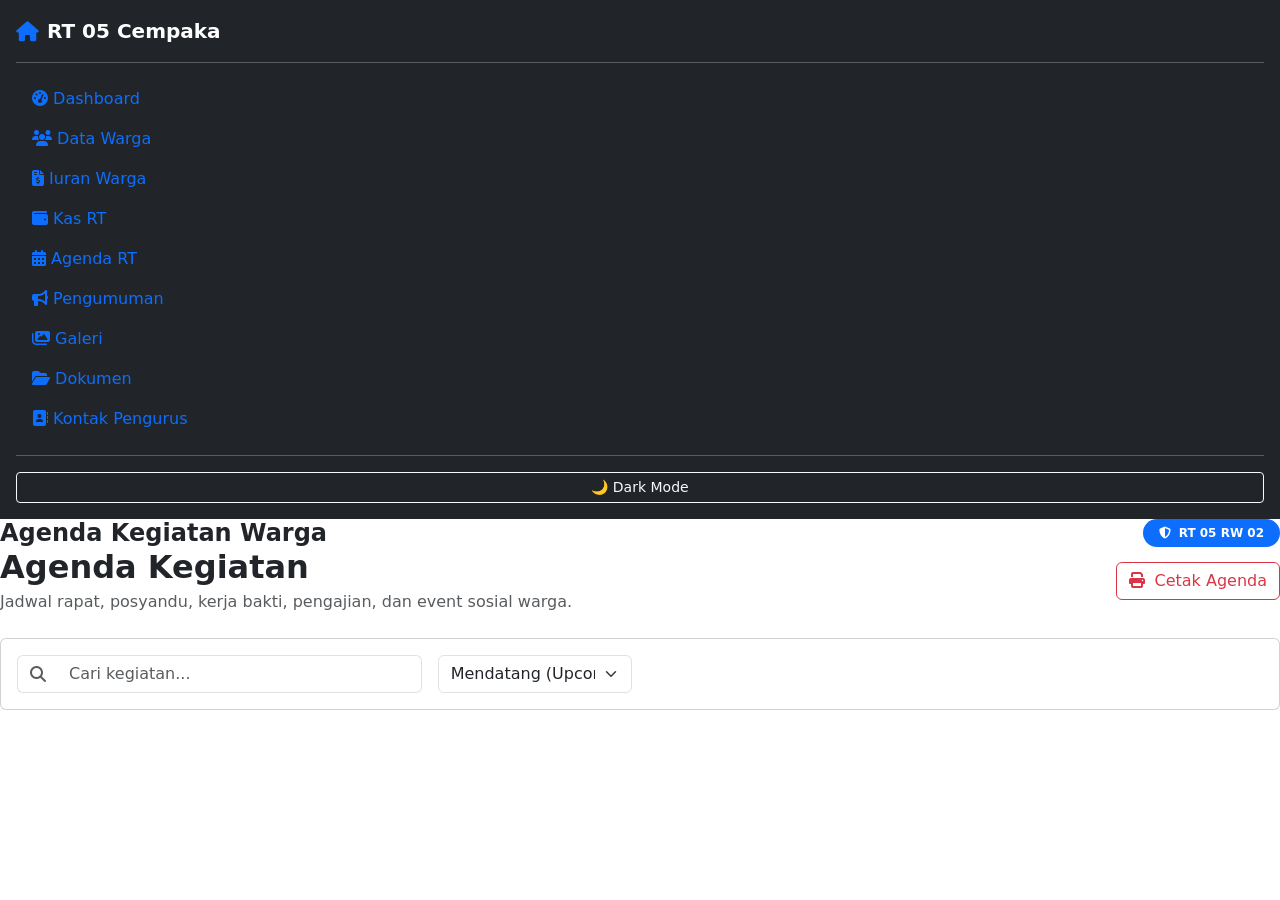
==== agenda.html @ 51725748 "Add files via upload" ====
<!DOCTYPE html>
<html lang="id">
<head>
    <meta charset="UTF-8">
    <meta name="viewport" content="width=device-width, initial-scale=1.0">
    <title>Agenda Kegiatan RT - Sistem Informasi Rukun Tetangga</title>
    <link href="https://cdn.jsdelivr.net/npm/bootstrap@5.3.0/dist/css/bootstrap.min.css" rel="stylesheet">
    <link href="https://cdnjs.cloudflare.com/ajax/libs/font-awesome/6.4.0/css/all.min.css" rel="stylesheet">
    <link href="assets/css/style.css" rel="stylesheet">
</head>
<body>

    <!-- Sidebar Desktop -->
    <div class="sidebar d-flex flex-column p-3 text-white bg-dark">
        <a href="index.html" class="d-flex align-items-center mb-3 mb-md-0 me-md-auto text-white text-decoration-none">
            <i class="fas fa-home fa-lg me-2 text-primary"></i>
            <span class="fs-5 fw-bold">RT 05 Cempaka</span>
        </a>
        <hr>
        <ul class="nav nav-pills flex-column mb-auto">
            <li><a href="index.html" class="nav-link"><i class="fas fa-tachometer-alt"></i> Dashboard</a></li>
            <li><a href="warga.html" class="nav-link"><i class="fas fa-users"></i> Data Warga</a></li>
            <li><a href="iuran.html" class="nav-link"><i class="fas fa-file-invoice-dollar"></i> Iuran Warga</a></li>
            <li><a href="kasrt.html" class="nav-link"><i class="fas fa-wallet"></i> Kas RT</a></li>
            <li><a href="agenda.html" class="nav-link"><i class="fas fa-calendar-alt"></i> Agenda RT</a></li>
            <li><a href="pengumuman.html" class="nav-link"><i class="fas fa-bullhorn"></i> Pengumuman</a></li>
            <li><a href="galeri.html" class="nav-link"><i class="fas fa-images"></i> Galeri</a></li>
            <li><a href="dokumen.html" class="nav-link"><i class="fas fa-folder-open"></i> Dokumen</a></li>
            <li><a href="kontak.html" class="nav-link"><i class="fas fa-address-book"></i> Kontak Pengurus</a></li>
        </ul>
        <hr>
        <button class="btn btn-outline-light btn-sm w-100" id="darkModeToggle">🌙 Dark Mode</button>
    </div>

    <!-- Offcanvas Mobile Sidebar -->
    <div class="offcanvas offcanvas-start text-white bg-dark" tabindex="-1" id="mobileSidebar">
        <div class="offcanvas-header border-bottom border-secondary">
            <h5 class="offcanvas-title fw-bold"><i class="fas fa-home text-primary me-2"></i>RT 05 Cempaka</h5>
            <button type="button" class="btn-close btn-close-white" data-bs-dismiss="offcanvas"></button>
        </div>
        <div class="offcanvas-body p-0">
            <ul class="nav nav-pills flex-column p-3">
                <li><a href="index.html" class="nav-link" data-bs-dismiss="offcanvas"><i class="fas fa-tachometer-alt"></i> Dashboard</a></li>
                <li><a href="warga.html" class="nav-link" data-bs-dismiss="offcanvas"><i class="fas fa-users"></i> Data Warga</a></li>
                <li><a href="iuran.html" class="nav-link" data-bs-dismiss="offcanvas"><i class="fas fa-file-invoice-dollar"></i> Iuran Warga</a></li>
                <li><a href="kasrt.html" class="nav-link" data-bs-dismiss="offcanvas"><i class="fas fa-wallet"></i> Kas RT</a></li>
                <li><a href="agenda.html" class="nav-link" data-bs-dismiss="offcanvas"><i class="fas fa-calendar-alt"></i> Agenda RT</a></li>
                <li><a href="pengumuman.html" class="nav-link" data-bs-dismiss="offcanvas"><i class="fas fa-bullhorn"></i> Pengumuman</a></li>
                <li><a href="galeri.html" class="nav-link" data-bs-dismiss="offcanvas"><i class="fas fa-images"></i> Galeri</a></li>
                <li><a href="dokumen.html" class="nav-link" data-bs-dismiss="offcanvas"><i class="fas fa-folder-open"></i> Dokumen</a></li>
                <li><a href="kontak.html" class="nav-link" data-bs-dismiss="offcanvas"><i class="fas fa-address-book"></i> Kontak Pengurus</a></li>
            </ul>
        </div>
    </div>

    <!-- Main Wrapper -->
    <div class="main-wrapper">
        <!-- Navbar Top -->
        <nav class="top-navbar d-flex align-items-center justify-content-between navbar-light">
            <button class="btn btn-outline-secondary d-lg-none" type="button" data-bs-toggle="offcanvas" data-bs-target="#mobileSidebar">
                <i class="fas fa-bars"></i>
            </button>
            <h4 class="m-0 fw-bold d-none d-sm-block">Agenda Kegiatan Warga</h4>
            <h5 class="m-0 fw-bold d-sm-none">Agenda RT</h5>
            <div class="d-flex align-items-center gap-3">
                <span class="badge bg-primary px-3 py-2 rounded-pill"><i class="fas fa-shield-alt me-1"></i> RT 05 RW 02</span>
            </div>
        </nav>

        <!-- Content Body -->
        <div class="content-body">
            <!-- Header Section -->
            <div class="row align-items-center mb-4">
                <div class="col-12 col-md-6 mb-3 mb-md-0">
                    <h2 class="fw-bold mb-1">Agenda Kegiatan</h2>
                    <p class="text-muted mb-0">Jadwal rapat, posyandu, kerja bakti, pengajian, dan event sosial warga.</p>
                </div>
                <div class="col-12 col-md-6 text-md-end no-print">
                    <button class="btn btn-outline-danger" onclick="window.print()">
                        <i class="fas fa-print me-1"></i> Cetak Agenda
                    </button>
                </div>
            </div>

            <!-- Filters -->
            <div class="card p-3 mb-4 no-print">
                <div class="row g-3">
                    <div class="col-12 col-md-6 col-lg-4">
                        <div class="input-group">
                            <span class="input-group-text bg-transparent border-end-0"><i class="fas fa-search text-muted"></i></span>
                            <input type="text" class="form-control border-start-0" id="searchInput" placeholder="Cari kegiatan...">
                        </div>
                    </div>
                    <div class="col-12 col-sm-6 col-md-3 col-lg-2">
                        <select class="form-select" id="timeFilter">
                            <option value="all">Semua Agenda</option>
                            <option value="upcoming" selected>Mendatang (Upcoming)</option>
                            <option value="past">Sudah Selesai (Past)</option>
                        </select>
                    </div>
                </div>
            </div>

            <!-- Agendas Grid -->
            <div class="row g-4" id="agendaGrid">
                <!-- Cards will render here -->
            </div>
        </div>
    </div>

    <!-- Scripts -->
    <script src="https://cdn.jsdelivr.net/npm/bootstrap@5.3.0/dist/js/bootstrap.bundle.min.js"></script>
    <script src="assets/js/app.js"></script>
    <script>
        let rawAgendas = [];

        document.addEventListener('DOMContentLoaded', async () => {
            rawAgendas = await loadData('agenda');
            
            // Default sort: Ascending by date
            rawAgendas.sort((a, b) => new Date(a.tanggal) - new Date(b.tanggal));

            applyFilters();

            document.getElementById('searchInput').addEventListener('input', applyFilters);
            document.getElementById('timeFilter').addEventListener('change', applyFilters);
        });

        function applyFilters() {
            const query = document.getElementById('searchInput').value.toLowerCase().trim();
            const timeVal = document.getElementById('timeFilter').value;
            const now = new Date();
            now.setHours(0, 0, 0, 0); // Start of today

            let filtered = rawAgendas.filter(a => {
                const matchQuery = a.judul.toLowerCase().includes(query) || a.deskripsi.toLowerCase().includes(query) || a.lokasi.toLowerCase().includes(query);
                
                const agendaDate = new Date(a.tanggal);
                agendaDate.setHours(0,0,0,0);

                let matchTime = true;
                if (timeVal === 'upcoming') {
                    matchTime = agendaDate >= now;
                } else if (timeVal === 'past') {
                    matchTime = agendaDate < now;
                }

                return matchQuery && matchTime;
            });

            // If past, we might want descending date sort for relevance. Let's check
            if (timeVal === 'past') {
                filtered.sort((a, b) => new Date(b.tanggal) - new Date(a.tanggal));
            } else {
                filtered.sort((a, b) => new Date(a.tanggal) - new Date(b.tanggal));
            }

            renderGrid(filtered);
        }

        function renderGrid(agendas) {
            const grid = document.getElementById('agendaGrid');
            grid.innerHTML = '';

            if (agendas.length === 0) {
                grid.innerHTML = `
                    <div class="col-12 text-center py-5">
                        <i class="fas fa-calendar-times fa-3x text-muted mb-3"></i>
                        <h5 class="text-muted">Tidak ada agenda kegiatan yang cocok.</h5>
                    </div>
                `;
                return;
            }

            agendas.forEach(a => {
                const parts = formatDateIndoShort(a.tanggal);
                
                // Color styles based on tags
                let iconClass = 'fa-calendar-alt';
                let accentColor = 'var(--accent-color)';
                
                if (a.judul.toLowerCase().includes('rapat')) {
                    iconClass = 'fa-user-tie';
                    accentColor = '#f59e0b'; // Amber
                } else if (a.judul.toLowerCase().includes('bakti')) {
                    iconClass = 'fa-broom';
                    accentColor = '#10b981'; // Green
                } else if (a.judul.toLowerCase().includes('posyandu')) {
                    iconClass = 'fa-baby';
                    accentColor = '#ec4899'; // Pink
                } else if (a.judul.toLowerCase().includes('pengajian')) {
                    iconClass = 'fa-book-open';
                    accentColor = '#8b5cf6'; // Purple
                } else if (a.judul.toLowerCase().includes('lomba') || a.judul.toLowerCase().includes('hut')) {
                    iconClass = 'fa-flag';
                    accentColor = '#ef4444'; // Red
                }

                grid.innerHTML += `
                    <div class="col-12 col-md-6 col-xxl-4">
                        <div class="card h-100 calendar-card">
                            <div class="calendar-badge" style="background-color: ${accentColor};">
                                <span class="month">${parts.month}</span>
                                <span class="day">${parts.day}</span>
                                <span class="year">${parts.year}</span>
                            </div>
                            <div class="card-body d-flex flex-column justify-content-between p-3">
                                <div>
                                    <h5 class="fw-bold mb-2 text-primary" style="color: ${accentColor} !important;">
                                        <i class="fas ${iconClass} me-2" style="color: ${accentColor}"></i>${a.judul}
                                    </h5>
                                    <p class="small text-muted mb-1"><i class="fas fa-clock me-1"></i> ${a.jam} WIB</p>
                                    <p class="small text-muted mb-2"><i class="fas fa-map-marker-alt me-1"></i> ${a.lokasi}</p>
                                    <p class="card-text text-muted mb-3" style="font-size: 0.9rem;">${a.deskripsi}</p>
                                </div>
                                <div class="border-top pt-2 mt-auto d-flex justify-content-between align-items-center">
                                    <span class="small text-muted">RT 05 Event</span>
                                    <button class="btn btn-sm btn-link p-0 text-decoration-none no-print" onclick="addToGoogleCalendar('${a.judul}', '${a.tanggal}', '${a.jam}', '${a.lokasi}', '${a.deskripsi}')">
                                        <i class="far fa-calendar-plus me-1"></i> + Cal
                                    </button>
                                </div>
                            </div>
                        </div>
                    </div>
                `;
            });
        }

        // Helper to simulate add to Google Calendar
        function addToGoogleCalendar(title, date, time, location, desc) {
            const dateStr = date.replace(/-/g, '');
            const timeClean = time.replace(/:/g, '') + '00';
            
            // Format Google Calendar links correctly
            const startStr = `${dateStr}T${timeClean}`;
            const endStr = `${dateStr}T${parseInt(timeClean.substring(0, 2)) + 2}${timeClean.substring(2)}`;
            const url = `https://calendar.google.com/calendar/render?action=TEMPLATE&text=${encodeURIComponent(title)}&dates=${startStr}/${endStr}&details=${encodeURIComponent(desc)}&location=${encodeURIComponent(location)}`;
            
            window.open(url, '_blank');
        }
    </script>
</body>
</html>
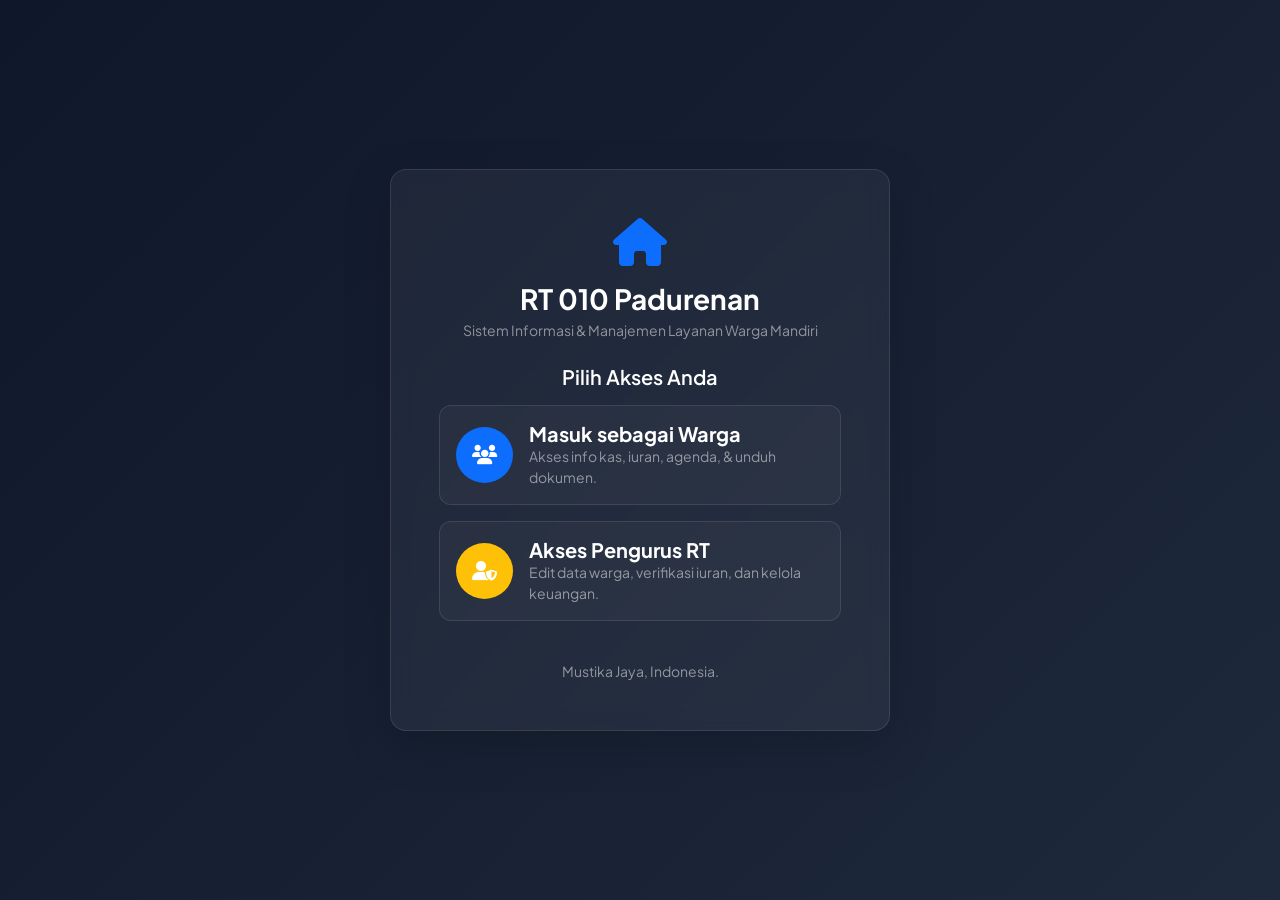
==== commit c27dddcd: "Update agenda.html" ====
--- a/agenda.html
+++ b/agenda.html
@@ -75,7 +75,11 @@
                     <h2 class="fw-bold mb-1">Agenda Kegiatan</h2>
                     <p class="text-muted mb-0">Jadwal rapat, posyandu, kerja bakti, pengajian, dan event sosial warga.</p>
                 </div>
-                <div class="col-12 col-md-6 text-md-end no-print">
+                <div class="col-12 col-md-6 text-md-end no-print d-flex gap-2 justify-content-md-end">
+                    <!-- Tombol Tambah Agenda -->
+                    <button class="btn btn-primary" onclick="openAgendaModal()">
+                        <i class="fas fa-plus me-1"></i> Tambah Agenda
+                    </button>
                     <button class="btn btn-outline-danger" onclick="window.print()">
                         <i class="fas fa-print me-1"></i> Cetak Agenda
                     </button>
@@ -108,13 +112,59 @@
         </div>
     </div>
 
+    <!-- Modal Tambah / Edit Agenda -->
+    <div class="modal fade" id="agendaModal" tabindex="-1" aria-hidden="true">
+        <div class="modal-dialog modal-dialog-centered">
+            <div class="modal-content">
+                <div class="modal-header">
+                    <h5 class="modal-title fw-bold" id="agendaModalTitle">Tambah Agenda Baru</h5>
+                    <button type="button" class="btn-close" data-bs-dismiss="modal" aria-label="Close"></button>
+                </div>
+                <div class="modal-body">
+                    <form id="agendaForm">
+                        <input type="hidden" id="agendaId">
+                        <div class="mb-3">
+                            <label for="agendaJudul" class="form-label fw-bold">Judul Kegiatan</label>
+                            <input type="text" class="form-control" id="agendaJudul" placeholder="Contoh: Kerja Bakti RT" required>
+                        </div>
+                        <div class="row g-2 mb-3">
+                            <div class="col-6">
+                                <label for="agendaTanggal" class="form-label fw-bold">Tanggal</label>
+                                <input type="date" class="form-control" id="agendaTanggal" required>
+                            </div>
+                            <div class="col-6">
+                                <label for="agendaJam" class="form-label fw-bold">Jam (WIB)</label>
+                                <input type="text" class="form-control" id="agendaJam" placeholder="Contoh: 08:00 - 11:00" required>
+                            </div>
+                        </div>
+                        <div class="mb-3">
+                            <label for="agendaLokasi" class="form-label fw-bold">Lokasi</label>
+                            <input type="text" class="form-control" id="agendaLokasi" placeholder="Contoh: Balai RT 05" required>
+                        </div>
+                        <div class="mb-3">
+                            <label for="agendaDeskripsi" class="form-label fw-bold">Deskripsi / Catatan</label>
+                            <textarea class="form-control" id="agendaDeskripsi" rows="3" placeholder="Penjelasan singkat agenda..."></textarea>
+                        </div>
+                        <div class="d-flex justify-content-end gap-2">
+                            <button type="button" class="btn btn-secondary" data-bs-dismiss="modal">Batal</button>
+                            <button type="submit" class="btn btn-primary">Simpan</button>
+                        </div>
+                    </form>
+                </div>
+            </div>
+        </div>
+    </div>
+
     <!-- Scripts -->
     <script src="https://cdn.jsdelivr.net/npm/bootstrap@5.3.0/dist/js/bootstrap.bundle.min.js"></script>
     <script src="assets/js/app.js"></script>
     <script>
         let rawAgendas = [];
+        let agendaModalBS;
 
         document.addEventListener('DOMContentLoaded', async () => {
+            agendaModalBS = new bootstrap.Modal(document.getElementById('agendaModal'));
+            
             rawAgendas = await loadData('agenda');
             
             // Default sort: Ascending by date
@@ -124,6 +174,7 @@
 
             document.getElementById('searchInput').addEventListener('input', applyFilters);
             document.getElementById('timeFilter').addEventListener('change', applyFilters);
+            document.getElementById('agendaForm').addEventListener('submit', handleFormSubmit);
         });
 
         function applyFilters() {
@@ -133,7 +184,9 @@
             now.setHours(0, 0, 0, 0); // Start of today
 
             let filtered = rawAgendas.filter(a => {
-                const matchQuery = a.judul.toLowerCase().includes(query) || a.deskripsi.toLowerCase().includes(query) || a.lokasi.toLowerCase().includes(query);
+                const matchQuery = (a.judul || '').toLowerCase().includes(query) || 
+                                   (a.deskripsi || '').toLowerCase().includes(query) || 
+                                   (a.lokasi || '').toLowerCase().includes(query);
                 
                 const agendaDate = new Date(a.tanggal);
                 agendaDate.setHours(0,0,0,0);
@@ -148,7 +201,6 @@
                 return matchQuery && matchTime;
             });
 
-            // If past, we might want descending date sort for relevance. Let's check
             if (timeVal === 'past') {
                 filtered.sort((a, b) => new Date(b.tanggal) - new Date(a.tanggal));
             } else {
@@ -179,21 +231,22 @@
                 let iconClass = 'fa-calendar-alt';
                 let accentColor = 'var(--accent-color)';
                 
-                if (a.judul.toLowerCase().includes('rapat')) {
+                const titleLower = (a.judul || '').toLowerCase();
+                if (titleLower.includes('rapat')) {
                     iconClass = 'fa-user-tie';
-                    accentColor = '#f59e0b'; // Amber
-                } else if (a.judul.toLowerCase().includes('bakti')) {
+                    accentColor = '#f59e0b';
+                } else if (titleLower.includes('bakti')) {
                     iconClass = 'fa-broom';
-                    accentColor = '#10b981'; // Green
-                } else if (a.judul.toLowerCase().includes('posyandu')) {
+                    accentColor = '#10b981';
+                } else if (titleLower.includes('posyandu')) {
                     iconClass = 'fa-baby';
-                    accentColor = '#ec4899'; // Pink
-                } else if (a.judul.toLowerCase().includes('pengajian')) {
+                    accentColor = '#ec4899';
+                } else if (titleLower.includes('pengajian')) {
                     iconClass = 'fa-book-open';
-                    accentColor = '#8b5cf6'; // Purple
-                } else if (a.judul.toLowerCase().includes('lomba') || a.judul.toLowerCase().includes('hut')) {
+                    accentColor = '#8b5cf6';
+                } else if (titleLower.includes('lomba') || titleLower.includes('hut')) {
                     iconClass = 'fa-flag';
-                    accentColor = '#ef4444'; // Red
+                    accentColor = '#ef4444';
                 }
 
                 grid.innerHTML += `
@@ -206,16 +259,26 @@
                             </div>
                             <div class="card-body d-flex flex-column justify-content-between p-3">
                                 <div>
-                                    <h5 class="fw-bold mb-2 text-primary" style="color: ${accentColor} !important;">
-                                        <i class="fas ${iconClass} me-2" style="color: ${accentColor}"></i>${a.judul}
-                                    </h5>
+                                    <div class="d-flex justify-content-between align-items-start mb-2">
+                                        <h5 class="fw-bold m-0" style="color: ${accentColor} !important;">
+                                            <i class="fas ${iconClass} me-2" style="color: ${accentColor}"></i>${a.judul}
+                                        </h5>
+                                        <div class="no-print d-flex gap-1">
+                                            <button class="btn btn-sm btn-light text-primary py-0 px-2" onclick="editAgenda('${a.id}')" title="Edit">
+                                                <i class="fas fa-edit"></i>
+                                            </button>
+                                            <button class="btn btn-sm btn-light text-danger py-0 px-2" onclick="deleteAgenda('${a.id}')" title="Hapus">
+                                                <i class="fas fa-trash"></i>
+                                            </button>
+                                        </div>
+                                    </div>
                                     <p class="small text-muted mb-1"><i class="fas fa-clock me-1"></i> ${a.jam} WIB</p>
                                     <p class="small text-muted mb-2"><i class="fas fa-map-marker-alt me-1"></i> ${a.lokasi}</p>
-                                    <p class="card-text text-muted mb-3" style="font-size: 0.9rem;">${a.deskripsi}</p>
+                                    <p class="card-text text-muted mb-3" style="font-size: 0.9rem;">${a.deskripsi || ''}</p>
                                 </div>
                                 <div class="border-top pt-2 mt-auto d-flex justify-content-between align-items-center">
                                     <span class="small text-muted">RT 05 Event</span>
-                                    <button class="btn btn-sm btn-link p-0 text-decoration-none no-print" onclick="addToGoogleCalendar('${a.judul}', '${a.tanggal}', '${a.jam}', '${a.lokasi}', '${a.deskripsi}')">
+                                    <button class="btn btn-sm btn-link p-0 text-decoration-none no-print" onclick="addToGoogleCalendar('${a.judul}', '${a.tanggal}', '${a.jam}', '${a.lokasi}', '${a.deskripsi || ''}')">
                                         <i class="far fa-calendar-plus me-1"></i> + Cal
                                     </button>
                                 </div>
@@ -226,16 +289,71 @@
             });
         }
 
-        // Helper to simulate add to Google Calendar
+        // Buka Modal Tambah
+        function openAgendaModal() {
+            document.getElementById('agendaForm').reset();
+            document.getElementById('agendaId').value = '';
+            document.getElementById('agendaModalTitle').innerText = 'Tambah Agenda Baru';
+            agendaModalBS.show();
+        }
+
+        // Buka Modal Edit
+        function editAgenda(id) {
+            const item = rawAgendas.find(a => a.id == id);
+            if (!item) return;
+
+            document.getElementById('agendaId').value = item.id;
+            document.getElementById('agendaJudul').value = item.judul;
+            document.getElementById('agendaTanggal').value = item.tanggal;
+            document.getElementById('agendaJam').value = item.jam;
+            document.getElementById('agendaLokasi').value = item.lokasi;
+            document.getElementById('agendaDeskripsi').value = item.deskripsi || '';
+
+            document.getElementById('agendaModalTitle').innerText = 'Edit Agenda';
+            agendaModalBS.show();
+        }
+
+        // Submit Form (Tambah / Update)
+        function handleFormSubmit(e) {
+            e.preventDefault();
+            const id = document.getElementById('agendaId').value;
+            const judul = document.getElementById('agendaJudul').value;
+            const tanggal = document.getElementById('agendaTanggal').value;
+            const jam = document.getElementById('agendaJam').value;
+            const lokasi = document.getElementById('agendaLokasi').value;
+            const deskripsi = document.getElementById('agendaDeskripsi').value;
+
+            if (id) {
+                // Update item
+                const index = rawAgendas.findIndex(a => a.id == id);
+                if (index !== -1) {
+                    rawAgendas[index] = { ...rawAgendas[index], judul, tanggal, jam, lokasi, deskripsi };
+                }
+            } else {
+                // Tambah item baru
+                const newId = Date.now().toString();
+                rawAgendas.push({ id: newId, judul, tanggal, jam, lokasi, deskripsi });
+            }
+
+            applyFilters();
+            agendaModalBS.hide();
+        }
+
+        // Hapus Agenda
+        function deleteAgenda(id) {
+            if (confirm('Apakah Anda yakin ingin menghapus agenda kegiatan ini?')) {
+                rawAgendas = rawAgendas.filter(a => a.id != id);
+                applyFilters();
+            }
+        }
+
+        // Helper Google Calendar
         function addToGoogleCalendar(title, date, time, location, desc) {
             const dateStr = date.replace(/-/g, '');
-            const timeClean = time.replace(/:/g, '') + '00';
-            
-            // Format Google Calendar links correctly
-            const startStr = `${dateStr}T${timeClean}`;
-            const endStr = `${dateStr}T${parseInt(timeClean.substring(0, 2)) + 2}${timeClean.substring(2)}`;
+            const timeClean = time.replace(/[^0-9]/g, '').substring(0, 4) || '0800';
+            const startStr = `${dateStr}T${timeClean}00`;
+            const endStr = `${dateStr}T${parseInt(timeClean.substring(0, 2) || 8) + 2}${timeClean.substring(2)}00`;
             const url = `https://calendar.google.com/calendar/render?action=TEMPLATE&text=${encodeURIComponent(title)}&dates=${startStr}/${endStr}&details=${encodeURIComponent(desc)}&location=${encodeURIComponent(location)}`;
-            
             window.open(url, '_blank');
         }
     </script>
--- a/assets/css/style.css
+++ b/assets/css/style.css
@@ -0,0 +1,303 @@
+/* Global Google Font */
+@import url('https://fonts.googleapis.com/css2?family=Plus+Jakarta+Sans:wght@300;400;500;600;700&display=swap');
+
+:root {
+    --bg-color: #f8fafc;
+    --card-bg: #ffffff;
+    --text-color: #0f172a;
+    --text-muted: #64748b;
+    --border-color: #e2e8f0;
+    --sidebar-bg: #0f172a;
+    --sidebar-text: #94a3b8;
+    --sidebar-hover-text: #ffffff;
+    --sidebar-active-bg: #2563eb;
+    --sidebar-active-text: #ffffff;
+    --shadow: 0 4px 12px 0 rgba(0, 0, 0, 0.05);
+    --shadow-hover: 0 8px 24px 0 rgba(0, 0, 0, 0.08);
+    --accent-color: #3b82f6;
+    --card-radius: 12px;
+}
+
+body.dark-mode {
+    --bg-color: #0f172a;
+    --card-bg: #1e293b;
+    --text-color: #f8fafc;
+    --text-muted: #94a3b8;
+    --border-color: #334155;
+    --sidebar-bg: #1e293b;
+    --sidebar-text: #94a3b8;
+    --sidebar-hover-text: #ffffff;
+    --sidebar-active-bg: #3b82f6;
+    --sidebar-active-text: #ffffff;
+    --shadow: 0 4px 12px 0 rgba(0, 0, 0, 0.2);
+    --shadow-hover: 0 8px 24px 0 rgba(0, 0, 0, 0.3);
+    --accent-color: #60a5fa;
+}
+
+* {
+    font-family: 'Plus Jakarta Sans', sans-serif;
+    transition: background-color 0.2s ease, color 0.2s ease, border-color 0.2s ease, box-shadow 0.2s ease;
+}
+
+body {
+    background-color: var(--bg-color);
+    color: var(--text-color);
+    min-height: 100vh;
+    overflow-x: hidden;
+}
+
+/* Sidebar Styling for Desktop */
+.sidebar {
+    width: 280px;
+    background-color: var(--sidebar-bg);
+    min-height: 100vh;
+    position: fixed;
+    top: 0;
+    left: 0;
+    z-index: 1000;
+    box-shadow: 4px 0 10px 0 rgba(0, 0, 0, 0.02);
+}
+
+.sidebar .nav-link {
+    color: var(--sidebar-text);
+    padding: 12px 20px;
+    margin: 4px 16px;
+    border-radius: 8px;
+    font-weight: 500;
+    display: flex;
+    align-items: center;
+    gap: 12px;
+}
+
+.sidebar .nav-link:hover {
+    color: var(--sidebar-hover-text);
+    background-color: rgba(255, 255, 255, 0.05);
+}
+
+.sidebar .nav-link.active {
+    color: var(--sidebar-active-text);
+    background-color: var(--sidebar-active-bg);
+}
+
+/* Main Content Layout */
+.main-wrapper {
+    margin-left: 280px;
+    min-height: 100vh;
+}
+
+.content-body {
+    padding: 30px;
+}
+
+/* Navbar / Top Bar */
+.top-navbar {
+    background-color: var(--card-bg);
+    border-bottom: 1px solid var(--border-color);
+    padding: 15px 30px;
+}
+
+/* Card overrides */
+.card {
+    background-color: var(--card-bg);
+    border: 1px solid var(--border-color);
+    border-radius: var(--card-radius);
+    box-shadow: var(--shadow);
+}
+
+.card:hover {
+    box-shadow: var(--shadow-hover);
+}
+
+.text-muted {
+    color: var(--text-muted) !important;
+}
+
+.border-bottom {
+    border-bottom-color: var(--border-color) !important;
+}
+
+.table {
+    color: var(--text-color);
+    border-color: var(--border-color);
+}
+
+.table th {
+    font-weight: 600;
+    background-color: rgba(0, 0, 0, 0.02);
+    border-bottom: 2px solid var(--border-color);
+}
+
+body.dark-mode .table th {
+    background-color: rgba(255, 255, 255, 0.02);
+}
+
+/* Form Styling overrides */
+.form-control, .form-select {
+    background-color: var(--card-bg);
+    border-color: var(--border-color);
+    color: var(--text-color);
+}
+
+.form-control:focus, .form-select:focus {
+    background-color: var(--card-bg);
+    color: var(--text-color);
+    border-color: var(--accent-color);
+    box-shadow: 0 0 0 0.25rem rgba(59, 130, 246, 0.25);
+}
+
+body.dark-mode .form-control:focus, body.dark-mode .form-select:focus {
+    box-shadow: 0 0 0 0.25rem rgba(96, 165, 250, 0.25);
+}
+
+/* Responsive Overrides */
+@media (max-width: 991.98px) {
+    .sidebar {
+        display: none !important;
+    }
+    .main-wrapper {
+        margin-left: 0;
+    }
+    .top-navbar {
+        padding: 15px 20px;
+    }
+    .content-body {
+        padding: 20px 15px;
+    }
+}
+
+/* Offcanvas Sidebar styling for mobile */
+.offcanvas {
+    background-color: var(--sidebar-bg);
+    width: 280px !important;
+}
+
+.offcanvas .nav-link {
+    color: var(--sidebar-text);
+    padding: 12px 20px;
+    margin: 4px 16px;
+    border-radius: 8px;
+    font-weight: 500;
+    display: flex;
+    align-items: center;
+    gap: 12px;
+}
+
+.offcanvas .nav-link:hover {
+    color: var(--sidebar-hover-text);
+    background-color: rgba(255, 255, 255, 0.05);
+}
+
+.offcanvas .nav-link.active {
+    color: var(--sidebar-active-text);
+    background-color: var(--sidebar-active-bg);
+}
+
+/* Custom Calendar badges */
+.calendar-card {
+    display: flex;
+    overflow: hidden;
+}
+
+.calendar-badge {
+    background-color: var(--accent-color);
+    color: #ffffff;
+    display: flex;
+    flex-direction: column;
+    align-items: center;
+    justify-content: center;
+    min-width: 80px;
+    padding: 15px;
+    text-align: center;
+}
+
+.calendar-badge .month {
+    font-size: 0.8rem;
+    text-transform: uppercase;
+    font-weight: 700;
+    opacity: 0.9;
+}
+
+.calendar-badge .day {
+    font-size: 1.8rem;
+    font-weight: 800;
+    line-height: 1;
+    margin: 4px 0;
+}
+
+.calendar-badge .year {
+    font-size: 0.75rem;
+    opacity: 0.8;
+}
+
+/* Lightbox Modal styles */
+.lightbox-modal .modal-content {
+    background: transparent;
+    border: none;
+}
+
+.lightbox-img {
+    max-height: 80vh;
+    object-fit: contain;
+    border-radius: 8px;
+}
+
+/* Dark Mode Toggle Switch visual */
+.mode-toggle-btn {
+    cursor: pointer;
+    background: none;
+    border: none;
+    font-size: 1.2rem;
+    color: var(--text-color);
+}
+
+/* Toast container styling */
+.toast-container {
+    z-index: 1060;
+}
+
+/* Custom stats cards hover effects */
+.stats-card {
+    transition: transform 0.2s ease, box-shadow 0.2s ease;
+}
+
+.stats-card:hover {
+    transform: translateY(-4px);
+}
+
+/* Print Styling overrides */
+@media print {
+    .sidebar, .top-navbar, .no-print, .btn, .pagination, .dataTables_filter, .dataTables_length, .modal, .toast-container {
+        display: none !important;
+    }
+    
+    .main-wrapper {
+        margin-left: 0 !important;
+        padding: 0 !important;
+    }
+    
+    .content-body {
+        padding: 0 !important;
+    }
+    
+    body {
+        background-color: #ffffff !important;
+        color: #000000 !important;
+    }
+    
+    .card {
+        border: none !important;
+        box-shadow: none !important;
+        background-color: #ffffff !important;
+    }
+    
+    .table {
+        width: 100% !important;
+        border-collapse: collapse !important;
+    }
+    
+    .table th, .table td {
+        border: 1px solid #000000 !important;
+        color: #000000 !important;
+        background-color: #ffffff !important;
+    }
+}
